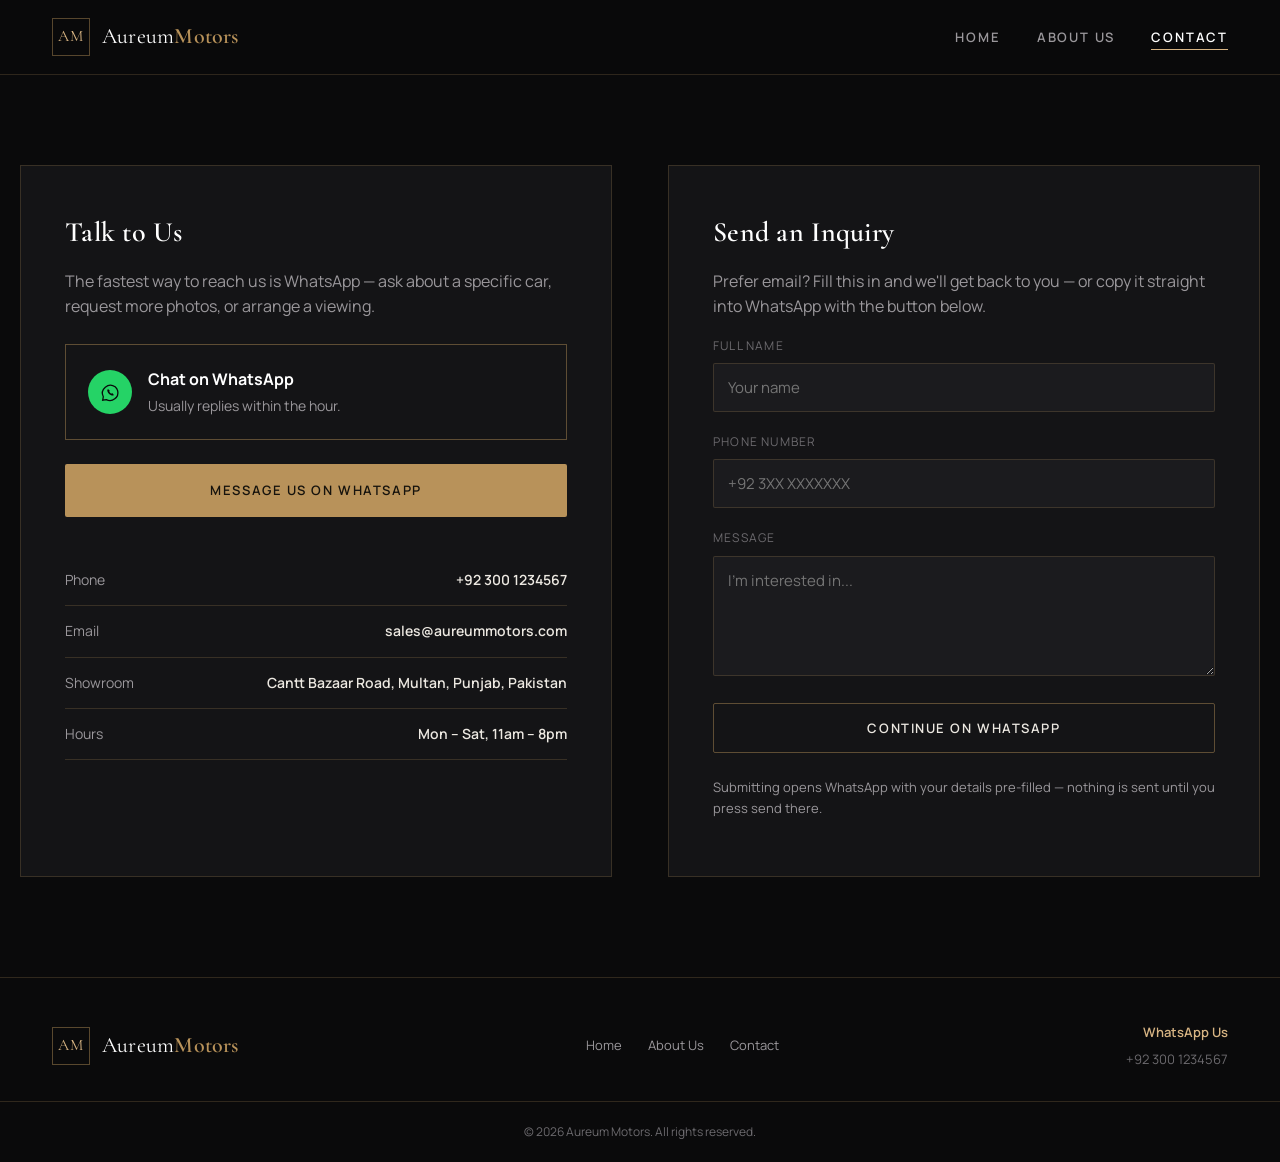
==== contact.html @ a635a449 "Add files via upload" ====
<!DOCTYPE html>
<html lang="en">
<head>
<meta charset="UTF-8" />
<meta name="viewport" content="width=device-width, initial-scale=1.0" />
<title>Contact Us — Aureum Motors</title>
<link rel="preconnect" href="https://fonts.googleapis.com">
<link rel="preconnect" href="https://fonts.gstatic.com" crossorigin>
<link href="https://fonts.googleapis.com/css2?family=Cormorant+Garamond:wght@500;600;700&family=Manrope:wght@400;500;600;700&display=swap" rel="stylesheet">
<link rel="stylesheet" href="css/style.css" />
</head>
<body>

<header class="site-header" id="site-header"></header>

<main>
  <div class="container contact-grid">

    <div class="contact-panel">
      <h2>Talk to Us</h2>
      <p>The fastest way to reach us is WhatsApp — ask about a specific car, request more photos, or arrange a viewing.</p>

      <div class="whatsapp-card">
        <div class="whatsapp-icon">
          <svg width="22" height="22" viewBox="0 0 24 24" fill="none"><path d="M17.6 6.3A8.7 8.7 0 0 0 4.7 17.2L4 21l3.9-.7a8.7 8.7 0 0 0 12.5-9.6 8.6 8.6 0 0 0-2.8-4.4Z" stroke="#0a0a0b" stroke-width="1.4"/><path d="M9 9.6c0 3.4 2.9 6.3 6.3 6.3.5 0 .9-.6.7-1L15 13.7c-.2-.4-.7-.5-1-.3l-.7.4c-.9-.5-1.6-1.2-2.1-2.1l.4-.7c.2-.3.1-.8-.3-1L10.1 9c-.4-.2-1 .2-1 .7Z" fill="#0a0a0b"/></svg>
        </div>
        <p><strong>Chat on WhatsApp</strong>Usually replies within the hour.</p>
      </div>

      <a href="#" id="whatsappCta" class="btn btn-gold btn-block" target="_blank" rel="noopener">Message Us on WhatsApp</a>

      <ul class="contact-detail-list">
        <li><span>Phone</span><strong id="phoneText"></strong></li>
        <li><span>Email</span><strong id="emailText"></strong></li>
        <li><span>Showroom</span><strong id="addressText"></strong></li>
        <li><span>Hours</span><strong>Mon – Sat, 11am – 8pm</strong></li>
      </ul>
    </div>

    <div class="contact-panel">
      <h2>Send an Inquiry</h2>
      <p>Prefer email? Fill this in and we'll get back to you — or copy it straight into WhatsApp with the button below.</p>

      <form id="contactForm">
        <div class="form-field">
          <label for="name">Full Name</label>
          <input type="text" id="name" placeholder="Your name" required />
        </div>
        <div class="form-field">
          <label for="phone">Phone Number</label>
          <input type="tel" id="phone" placeholder="+92 3XX XXXXXXX" required />
        </div>
        <div class="form-field">
          <label for="message">Message</label>
          <textarea id="message" placeholder="I'm interested in..."></textarea>
        </div>
        <button type="submit" class="btn btn-outline btn-block">Continue on WhatsApp</button>
        <p class="form-note">Submitting opens WhatsApp with your details pre-filled — nothing is sent until you press send there.</p>
      </form>
    </div>

  </div>
</main>

<footer class="site-footer" id="site-footer"></footer>

<script src="js/cars-data.js"></script>
<script src="js/site.js"></script>
<script>
  document.addEventListener("DOMContentLoaded", () => {
    initHeaderFooter("contact");

    document.getElementById("phoneText").textContent = SITE_CONFIG.phone;
    document.getElementById("emailText").textContent = SITE_CONFIG.email;
    document.getElementById("addressText").textContent = SITE_CONFIG.address;

    // If arriving from a car's detail page (?car=id), prefill the inquiry with that car's name
    const params = new URLSearchParams(window.location.search);
    const carId = params.get("car");
    const car = typeof CARS !== "undefined" ? CARS.find((c) => c.id === carId) : null;
    const defaultMessage = car
      ? `Hello, I'm interested in the ${car.year} ${car.name} (${car.trim}) listed at ${car.price}.`
      : "Hello, I'd like to know more about your cars.";

    document.getElementById("whatsappCta").href = buildWhatsAppLink(defaultMessage);
    if (car) document.getElementById("message").value = defaultMessage;

    document.getElementById("contactForm").addEventListener("submit", (e) => {
      e.preventDefault();
      const name = document.getElementById("name").value.trim();
      const phone = document.getElementById("phone").value.trim();
      const message = document.getElementById("message").value.trim() || defaultMessage;
      const full = `Name: ${name}\nPhone: ${phone}\n\n${message}`;
      window.open(buildWhatsAppLink(full), "_blank");
    });
  });
</script>
</body>
</html>
---- css/style.css ----
/* ==========================================================================
   AUREUM MOTORS — DESIGN TOKENS
   Palette: obsidian black + brushed brass + oxblood accent
   Type: Cormorant Garamond (display) / Manrope (body & UI)
   ========================================================================== */
:root {
  --bg: #0a0a0b;
  --panel: #141416;
  --panel-alt: #1b1b1e;
  --border: rgba(184, 146, 90, 0.22);
  --border-strong: rgba(184, 146, 90, 0.45);
  --gold: #b8925a;
  --gold-bright: #d7b483;
  --oxblood: #7a2432;
  --text: #ece8e1;
  --text-dim: #9a979b;
  --text-faint: #6c6a6e;
  --font-display: "Cormorant Garamond", Georgia, serif;
  --font-body: "Manrope", -apple-system, BlinkMacSystemFont, sans-serif;
  --container: 1240px;
  --radius: 2px;
}

* { box-sizing: border-box; }
html { scroll-behavior: smooth; }

body {
  margin: 0;
  background: var(--bg);
  color: var(--text);
  font-family: var(--font-body);
  font-size: 16px;
  line-height: 1.6;
  -webkit-font-smoothing: antialiased;
}

img { max-width: 100%; display: block; }

a {
  color: inherit;
  text-decoration: none;
}

h1, h2, h3, h4 {
  font-family: var(--font-display);
  font-weight: 600;
  margin: 0 0 0.5em;
  color: #fff;
  letter-spacing: 0.01em;
}

p { margin: 0 0 1em; color: var(--text-dim); }

.container {
  max-width: var(--container);
  margin: 0 auto;
  padding: 0 32px;
}

:focus-visible {
  outline: 2px solid var(--gold-bright);
  outline-offset: 3px;
}

@media (prefers-reduced-motion: reduce) {
  *, *::before, *::after { animation-duration: 0.01ms !important; transition-duration: 0.01ms !important; }
}

/* ==========================================================================
   BUTTONS
   ========================================================================== */
.btn {
  display: inline-flex;
  align-items: center;
  justify-content: center;
  gap: 8px;
  padding: 15px 30px;
  font-family: var(--font-body);
  font-size: 13px;
  font-weight: 600;
  letter-spacing: 0.12em;
  text-transform: uppercase;
  border-radius: var(--radius);
  border: 1px solid transparent;
  cursor: pointer;
  transition: background-color 0.25s ease, border-color 0.25s ease, color 0.25s ease;
}

.btn-gold {
  background: var(--gold);
  color: #16130d;
}
.btn-gold:hover { background: var(--gold-bright); }

.btn-outline {
  background: transparent;
  border-color: var(--border-strong);
  color: var(--text);
}
.btn-outline:hover { border-color: var(--gold-bright); color: var(--gold-bright); }

.btn-block { width: 100%; margin-bottom: 14px; }

/* ==========================================================================
   HEADER
   ========================================================================== */
.site-header {
  position: sticky;
  top: 0;
  z-index: 100;
  background: rgba(10, 10, 11, 0.88);
  backdrop-filter: blur(10px);
  border-bottom: 1px solid var(--border);
  transition: box-shadow 0.3s ease;
}
.site-header.is-scrolled { box-shadow: 0 12px 30px -18px rgba(0, 0, 0, 0.8); }

.header-inner {
  max-width: var(--container);
  margin: 0 auto;
  padding: 18px 32px;
  display: flex;
  align-items: center;
  justify-content: space-between;
}

.brand { display: flex; align-items: center; gap: 12px; }

.brand-mark {
  width: 38px;
  height: 38px;
  display: grid;
  place-items: center;
  border: 1px solid var(--border-strong);
  color: var(--gold-bright);
  font-family: var(--font-display);
  font-size: 16px;
  letter-spacing: 0.05em;
}

.brand-name {
  font-family: var(--font-display);
  font-size: 22px;
  color: #fff;
  letter-spacing: 0.01em;
}
.brand-name em { color: var(--gold); font-style: normal; font-weight: 600; }

.site-nav ul {
  list-style: none;
  display: flex;
  gap: 36px;
  margin: 0;
  padding: 0;
}

.nav-link {
  position: relative;
  font-size: 13px;
  font-weight: 600;
  letter-spacing: 0.14em;
  text-transform: uppercase;
  color: var(--text-dim);
  padding-bottom: 4px;
}
.nav-link::after {
  content: "";
  position: absolute;
  left: 0; right: 100%;
  bottom: 0;
  height: 1px;
  background: var(--gold-bright);
  transition: right 0.25s ease;
}
.nav-link:hover, .nav-link.is-active { color: #fff; }
.nav-link:hover::after, .nav-link.is-active::after { right: 0; }

.nav-toggle {
  display: none;
  flex-direction: column;
  gap: 5px;
  width: 30px;
  background: none;
  border: none;
  cursor: pointer;
  padding: 6px 0;
}
.nav-toggle span {
  display: block;
  height: 1px;
  background: var(--text);
  transition: transform 0.25s ease, opacity 0.25s ease;
}
.nav-toggle.is-open span:nth-child(1) { transform: translateY(6px) rotate(45deg); }
.nav-toggle.is-open span:nth-child(2) { opacity: 0; }
.nav-toggle.is-open span:nth-child(3) { transform: translateY(-6px) rotate(-45deg); }

/* ==========================================================================
   HERO SLIDER
   ========================================================================== */
.hero-slider {
  position: relative;
  height: 62vh;
  min-height: 420px;
  max-height: 720px;
  overflow: hidden;
  border-bottom: 1px solid var(--border);
}

.slider-track { position: absolute; inset: 0; }

.slide {
  position: absolute;
  inset: 0;
  background-size: cover;
  background-position: center;
  opacity: 0;
  transition: opacity 1.1s ease;
}
.slide.is-active { opacity: 1; }
.slide::after {
  content: "";
  position: absolute;
  inset: 0;
  background: linear-gradient(180deg, rgba(10,10,11,0.55) 0%, rgba(10,10,11,0.35) 45%, rgba(10,10,11,0.92) 100%);
}

.slider-overlay {
  position: relative;
  z-index: 2;
  height: 100%;
  max-width: var(--container);
  margin: 0 auto;
  padding: 0 32px;
  display: flex;
  flex-direction: column;
  justify-content: center;
  align-items: flex-start;
}

.slider-eyebrow-free {
  color: var(--gold-bright);
  font-size: 15px;
  font-style: italic;
  font-family: var(--font-display);
  margin-bottom: 10px;
}

.slider-overlay h1 {
  font-size: clamp(36px, 5.5vw, 64px);
  line-height: 1.08;
  max-width: 14ch;
  margin-bottom: 28px;
}

.slider-arrow {
  position: absolute;
  top: 50%;
  transform: translateY(-50%);
  z-index: 3;
  width: 46px;
  height: 46px;
  border: 1px solid var(--border-strong);
  background: rgba(10, 10, 11, 0.5);
  color: #fff;
  font-size: 22px;
  cursor: pointer;
  display: none;
  align-items: center;
  justify-content: center;
}
.hero-slider:hover .slider-arrow { display: flex; }
.slider-prev { left: 24px; }
.slider-next { right: 24px; }
.slider-arrow:hover { border-color: var(--gold-bright); color: var(--gold-bright); }

.slider-dots {
  position: absolute;
  bottom: 24px;
  left: 50%;
  transform: translateX(-50%);
  z-index: 3;
  display: flex;
  gap: 10px;
}
.dot {
  width: 26px;
  height: 2px;
  background: rgba(255,255,255,0.3);
  border: none;
  cursor: pointer;
  padding: 0;
}
.dot.is-active { background: var(--gold-bright); }

/* ==========================================================================
   SECTIONS / TYPOGRAPHY HELPERS
   ========================================================================== */
.section {
  padding: 88px 0;
}
.section-head {
  display: flex;
  align-items: flex-end;
  justify-content: space-between;
  gap: 24px;
  margin-bottom: 44px;
  border-bottom: 1px solid var(--border);
  padding-bottom: 24px;
}
.section-head h2 {
  font-size: clamp(28px, 3.4vw, 40px);
  margin: 0;
}
.section-head p { max-width: 46ch; margin: 8px 0 0; }

/* ==========================================================================
   CAR GRID (HOME)
   ========================================================================== */
.car-grid {
  display: grid;
  grid-template-columns: repeat(4, 1fr);
  gap: 28px;
}

.car-card {
  background: var(--panel);
  border: 1px solid var(--border);
  display: flex;
  flex-direction: column;
  transition: border-color 0.25s ease, transform 0.25s ease;
}
.car-card:hover { border-color: var(--border-strong); transform: translateY(-4px); }

.car-card-media { display: block; aspect-ratio: 4 / 3; overflow: hidden; }
.car-card-media img { width: 100%; height: 100%; object-fit: cover; transition: transform 0.5s ease; }
.car-card:hover .car-card-media img { transform: scale(1.06); }

.car-card-body { padding: 22px; display: flex; flex-direction: column; gap: 10px; flex: 1; }
.car-card-heading h3 { font-size: 22px; margin-bottom: 2px; }
.car-card-year { font-size: 12px; letter-spacing: 0.08em; text-transform: uppercase; color: var(--text-faint); }
.car-card-tagline { font-size: 14px; margin: 0; flex: 1; }

.car-card-footer {
  display: flex;
  align-items: center;
  justify-content: space-between;
  padding-top: 14px;
  border-top: 1px solid var(--border);
}
.car-card-price { color: var(--gold-bright); font-family: var(--font-display); font-size: 20px; }
.car-card-link {
  font-size: 12px;
  font-weight: 700;
  letter-spacing: 0.1em;
  text-transform: uppercase;
  color: var(--text-dim);
  border-bottom: 1px solid transparent;
}
.car-card-link:hover { color: var(--gold-bright); border-color: var(--gold-bright); }

.empty-state { padding: 60px 0; text-align: center; }

/* ==========================================================================
   CAR DETAIL PAGE
   ========================================================================== */
.car-detail-grid {
  display: grid;
  grid-template-columns: 1.3fr 1fr;
  gap: 56px;
  padding: 56px 0 96px;
}

.gallery-main {
  aspect-ratio: 4 / 3;
  overflow: hidden;
  border: 1px solid var(--border);
  background: var(--panel);
}
.gallery-main img { width: 100%; height: 100%; object-fit: cover; }

.gallery-thumbs {
  display: grid;
  grid-template-columns: repeat(4, 1fr);
  gap: 12px;
  margin-top: 12px;
}
.gallery-thumb {
  aspect-ratio: 1;
  padding: 0;
  border: 1px solid var(--border);
  background: none;
  cursor: pointer;
  overflow: hidden;
}
.gallery-thumb img { width: 100%; height: 100%; object-fit: cover; opacity: 0.6; transition: opacity 0.2s ease; }
.gallery-thumb.is-active { border-color: var(--gold-bright); }
.gallery-thumb.is-active img, .gallery-thumb:hover img { opacity: 1; }

.car-info-year { font-size: 13px; letter-spacing: 0.1em; text-transform: uppercase; color: var(--text-faint); margin-bottom: 6px; }
.car-info h1 { font-size: clamp(32px, 4vw, 44px); margin-bottom: 8px; }
.car-info-price { font-family: var(--font-display); font-size: 30px; color: var(--gold-bright); margin-bottom: 14px; }
.car-info-tagline { font-style: italic; font-family: var(--font-display); font-size: 19px; color: var(--text); margin-bottom: 26px; }
.car-info-description { margin: 22px 0 30px; }

.specs-heading { font-size: 22px; border-top: 1px solid var(--border); padding-top: 26px; }
.specs-grid { display: grid; gap: 0; }
.spec-row {
  display: flex;
  justify-content: space-between;
  padding: 12px 0;
  border-bottom: 1px solid var(--border);
  font-size: 14px;
}
.spec-row span { color: var(--text-faint); }
.spec-row strong { color: var(--text); font-weight: 600; }

.not-found { padding: 100px 0; text-align: center; }

/* ==========================================================================
   ABOUT PAGE
   ========================================================================== */
.about-hero {
  padding: 90px 0 40px;
  border-bottom: 1px solid var(--border);
}
.about-hero h1 { font-size: clamp(34px, 5vw, 54px); max-width: 16ch; }
.about-hero p { max-width: 62ch; font-size: 17px; }

.about-grid {
  display: grid;
  grid-template-columns: repeat(3, 1fr);
  gap: 32px;
  padding: 72px 0;
}
.about-card { border-top: 1px solid var(--border-strong); padding-top: 20px; }
.about-card h3 { font-size: 21px; }

.about-image {
  aspect-ratio: 16/8;
  overflow: hidden;
  border: 1px solid var(--border);
  margin-bottom: 40px;
}
.about-image img { width: 100%; height: 100%; object-fit: cover; }

/* ==========================================================================
   CONTACT PAGE
   ========================================================================== */
.contact-grid {
  display: grid;
  grid-template-columns: 1fr 1fr;
  gap: 56px;
  padding: 90px 0 100px;
}
.contact-panel {
  background: var(--panel);
  border: 1px solid var(--border);
  padding: 44px;
}
.contact-panel h2 { font-size: 28px; }
.whatsapp-card {
  display: flex;
  align-items: center;
  gap: 16px;
  padding: 22px;
  border: 1px solid var(--border-strong);
  margin-top: 24px;
  margin-bottom: 24px;
}
.whatsapp-icon {
  width: 44px; height: 44px;
  flex-shrink: 0;
  border-radius: 50%;
  background: #25D366;
  display: grid; place-items: center;
}
.whatsapp-card p { margin: 0; font-size: 14px; }
.whatsapp-card strong { display: block; color: #fff; font-size: 16px; margin-bottom: 2px; }

.contact-detail-list { list-style: none; padding: 0; margin: 24px 0 0; }
.contact-detail-list li {
  padding: 14px 0;
  border-bottom: 1px solid var(--border);
  font-size: 14px;
  display: flex;
  justify-content: space-between;
  color: var(--text-dim);
}
.contact-detail-list li strong { color: var(--text); font-weight: 600; }

.form-field { margin-bottom: 20px; }
.form-field label {
  display: block;
  font-size: 12px;
  letter-spacing: 0.1em;
  text-transform: uppercase;
  color: var(--text-faint);
  margin-bottom: 8px;
}
.form-field input, .form-field textarea {
  width: 100%;
  background: var(--panel-alt);
  border: 1px solid var(--border);
  color: var(--text);
  font-family: var(--font-body);
  font-size: 15px;
  padding: 13px 14px;
  border-radius: var(--radius);
}
.form-field textarea { resize: vertical; min-height: 120px; }
.form-field input:focus, .form-field textarea:focus { border-color: var(--gold-bright); outline: none; }
.form-note { font-size: 13px; margin-top: 10px; }

/* ==========================================================================
   FOOTER
   ========================================================================== */
.site-footer {
  border-top: 1px solid var(--border);
  padding-top: 44px;
}
.footer-inner {
  max-width: var(--container);
  margin: 0 auto;
  padding: 0 32px 32px;
  display: flex;
  flex-wrap: wrap;
  gap: 24px;
  align-items: center;
  justify-content: space-between;
}
.footer-brand { display: flex; align-items: center; gap: 12px; }
.footer-links { list-style: none; display: flex; gap: 26px; margin: 0; padding: 0; font-size: 13px; }
.footer-links a { color: var(--text-dim); }
.footer-links a:hover { color: var(--gold-bright); }
.footer-contact { display: flex; flex-direction: column; align-items: flex-end; gap: 6px; font-size: 13px; }
.footer-contact a { color: var(--gold-bright); font-weight: 600; }
.footer-contact span { color: var(--text-faint); }
.footer-bottom {
  text-align: center;
  font-size: 12px;
  color: var(--text-faint);
  padding: 20px 32px;
  border-top: 1px solid var(--border);
}

/* ==========================================================================
   RESPONSIVE
   ========================================================================== */
@media (max-width: 980px) {
  .car-grid { grid-template-columns: repeat(2, 1fr); }
  .car-detail-grid { grid-template-columns: 1fr; gap: 40px; }
  .contact-grid { grid-template-columns: 1fr; }
  .about-grid { grid-template-columns: 1fr 1fr; }
}

@media (max-width: 700px) {
  .header-inner { padding: 16px 20px; }
  .container, .header-inner, .slider-overlay, .footer-inner, .footer-bottom { padding-left: 20px; padding-right: 20px; }

  .nav-toggle { display: flex; }
  .site-nav {
    position: absolute;
    top: 100%;
    left: 0; right: 0;
    background: rgba(10,10,11,0.98);
    border-bottom: 1px solid var(--border);
    max-height: 0;
    overflow: hidden;
    transition: max-height 0.3s ease;
  }
  .site-nav.is-open { max-height: 260px; }
  .site-nav ul { flex-direction: column; gap: 0; padding: 10px 20px 22px; }
  .site-nav li { border-bottom: 1px solid var(--border); }
  .nav-link { display: block; padding: 14px 0; }
  .nav-link::after { display: none; }

  .hero-slider { height: 74vh; }
  .slider-arrow { display: none !important; }

  .section { padding: 56px 0; }
  .section-head { flex-direction: column; align-items: flex-start; gap: 8px; }

  .car-grid { grid-template-columns: 1fr; gap: 20px; }
  .gallery-thumbs { grid-template-columns: repeat(4, 1fr); }
  .about-grid { grid-template-columns: 1fr; padding: 48px 0; }
  .contact-panel { padding: 28px; }
  .footer-inner { flex-direction: column; align-items: flex-start; }
  .footer-contact { align-items: flex-start; }
}
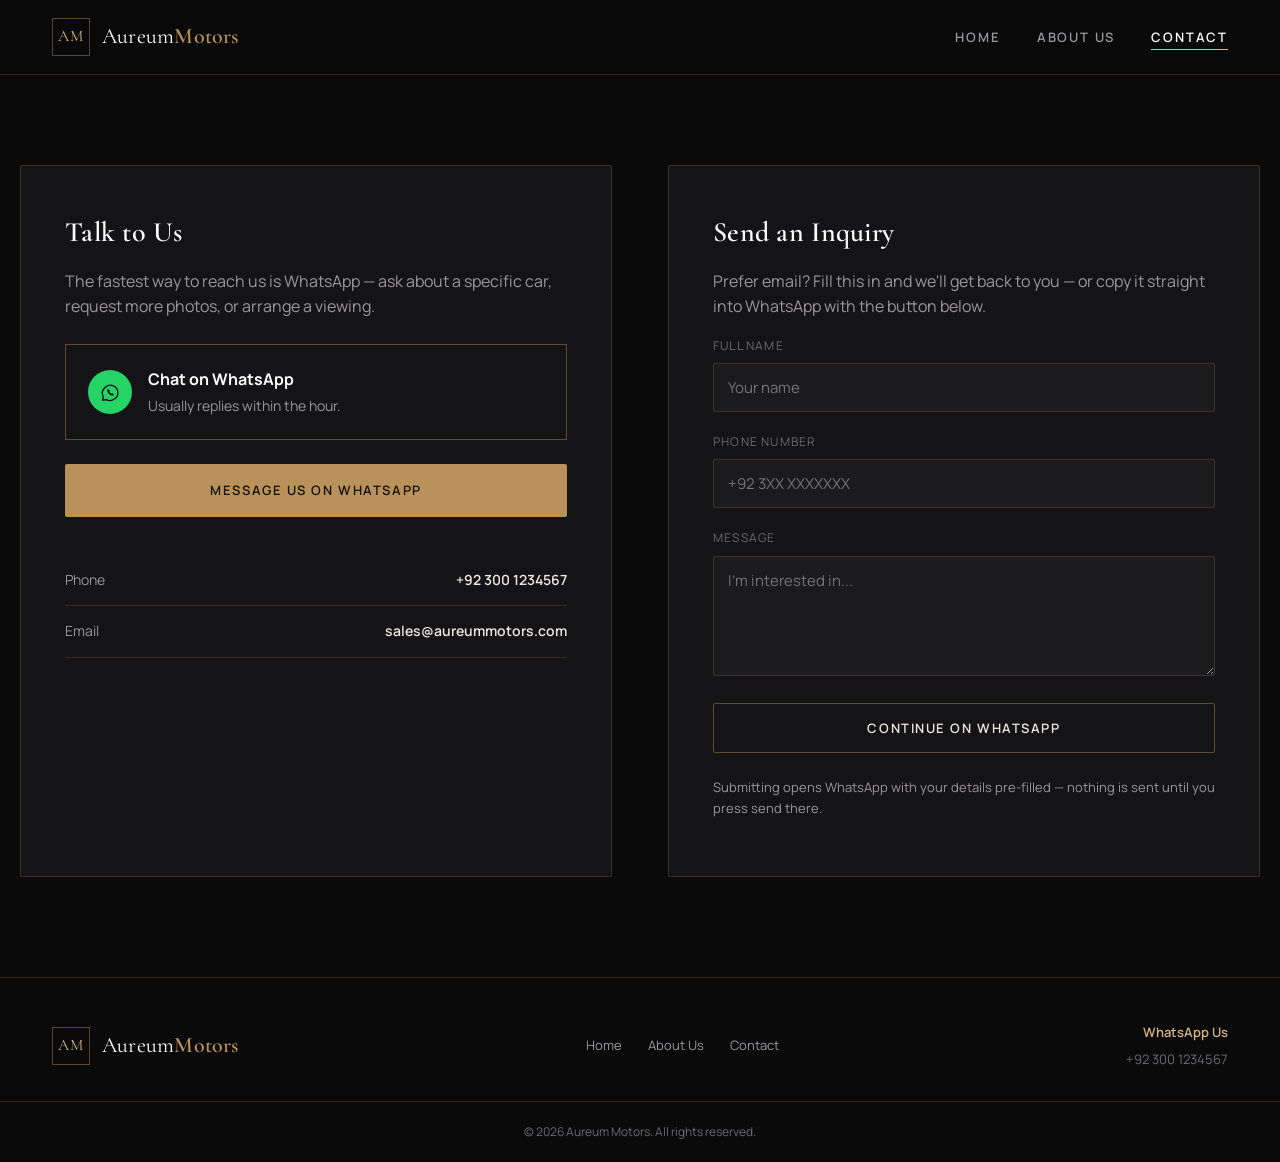
==== commit 0cb04816: "Update contact.html" ====
--- a/contact.html
+++ b/contact.html
@@ -32,8 +32,6 @@
       <ul class="contact-detail-list">
         <li><span>Phone</span><strong id="phoneText"></strong></li>
         <li><span>Email</span><strong id="emailText"></strong></li>
-        <li><span>Showroom</span><strong id="addressText"></strong></li>
-        <li><span>Hours</span><strong>Mon – Sat, 11am – 8pm</strong></li>
       </ul>
     </div>
 
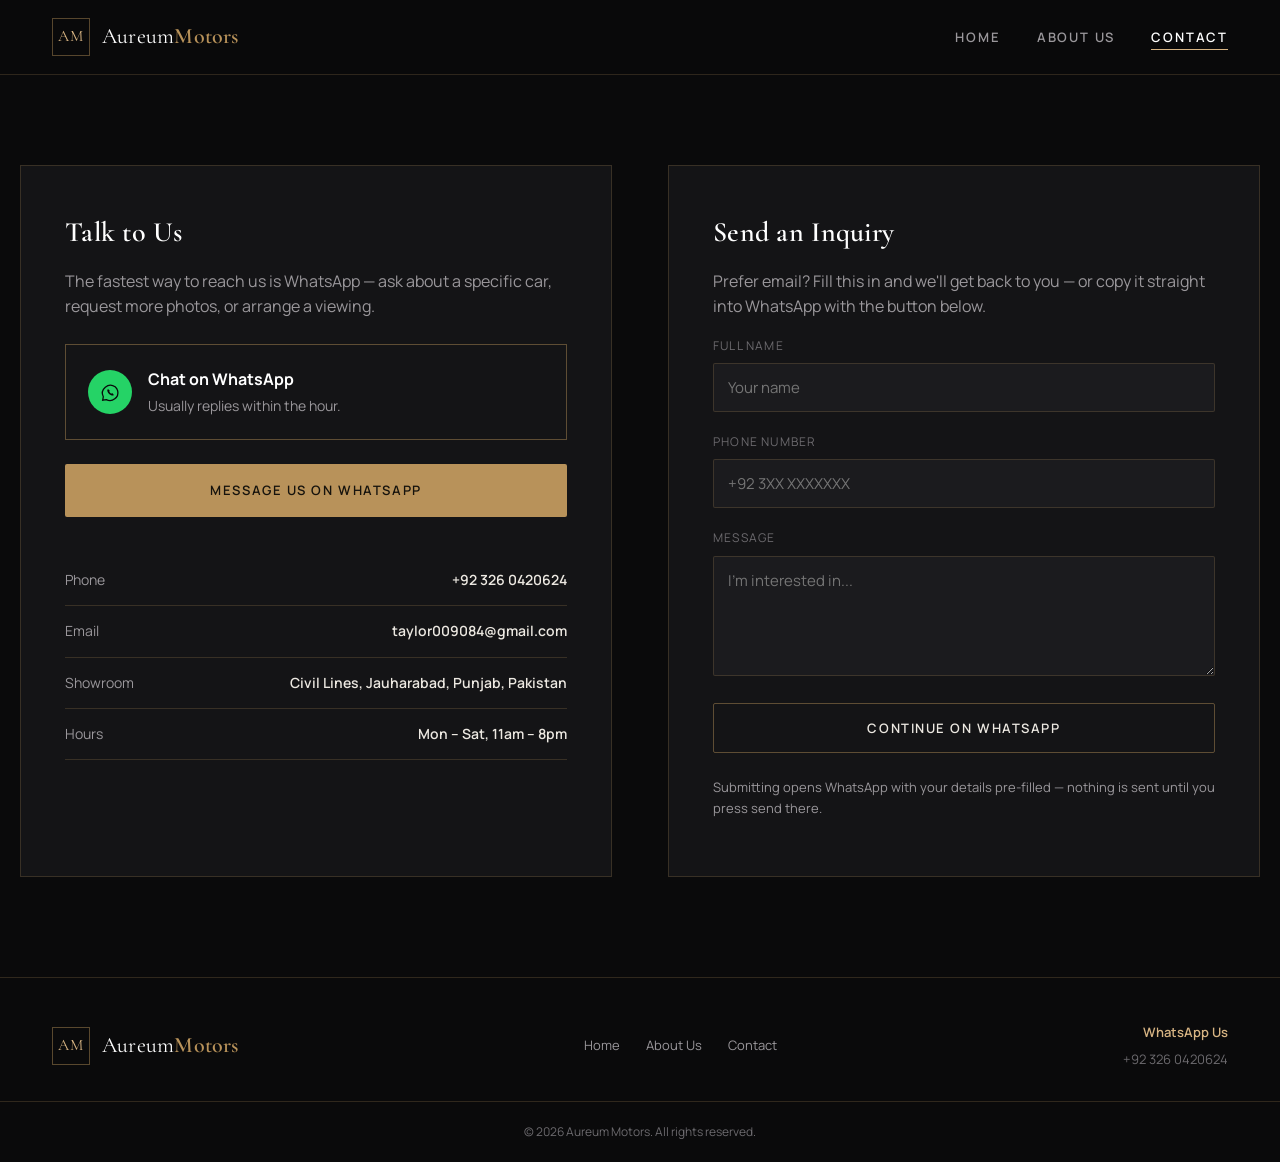
==== commit 2411f625: "Update contact.html" ====
--- a/contact.html
+++ b/contact.html
@@ -32,6 +32,8 @@
       <ul class="contact-detail-list">
         <li><span>Phone</span><strong id="phoneText"></strong></li>
         <li><span>Email</span><strong id="emailText"></strong></li>
+        <li><span>Showroom</span><strong id="addressText"></strong></li>
+        <li><span>Hours</span><strong>Mon – Sat, 11am – 8pm</strong></li>
       </ul>
     </div>
 
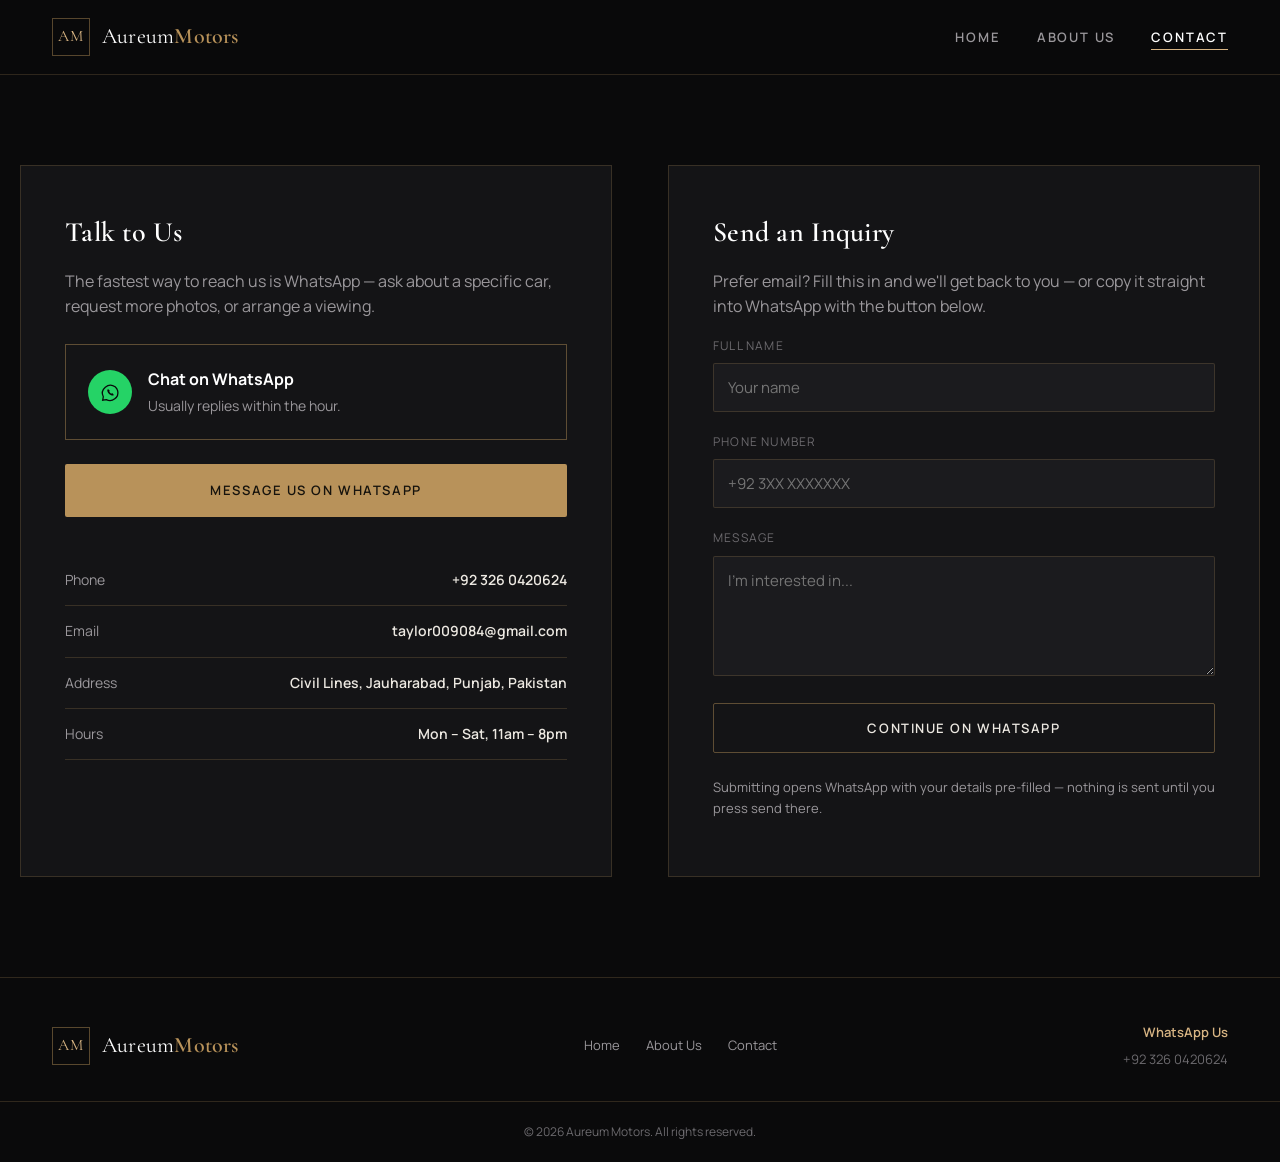
==== commit 10778f20: "Update contact.html" ====
--- a/contact.html
+++ b/contact.html
@@ -32,7 +32,7 @@
       <ul class="contact-detail-list">
         <li><span>Phone</span><strong id="phoneText"></strong></li>
         <li><span>Email</span><strong id="emailText"></strong></li>
-        <li><span>Showroom</span><strong id="addressText"></strong></li>
+        <li><span>Address</span><strong id="addressText"></strong></li>
         <li><span>Hours</span><strong>Mon – Sat, 11am – 8pm</strong></li>
       </ul>
     </div>
